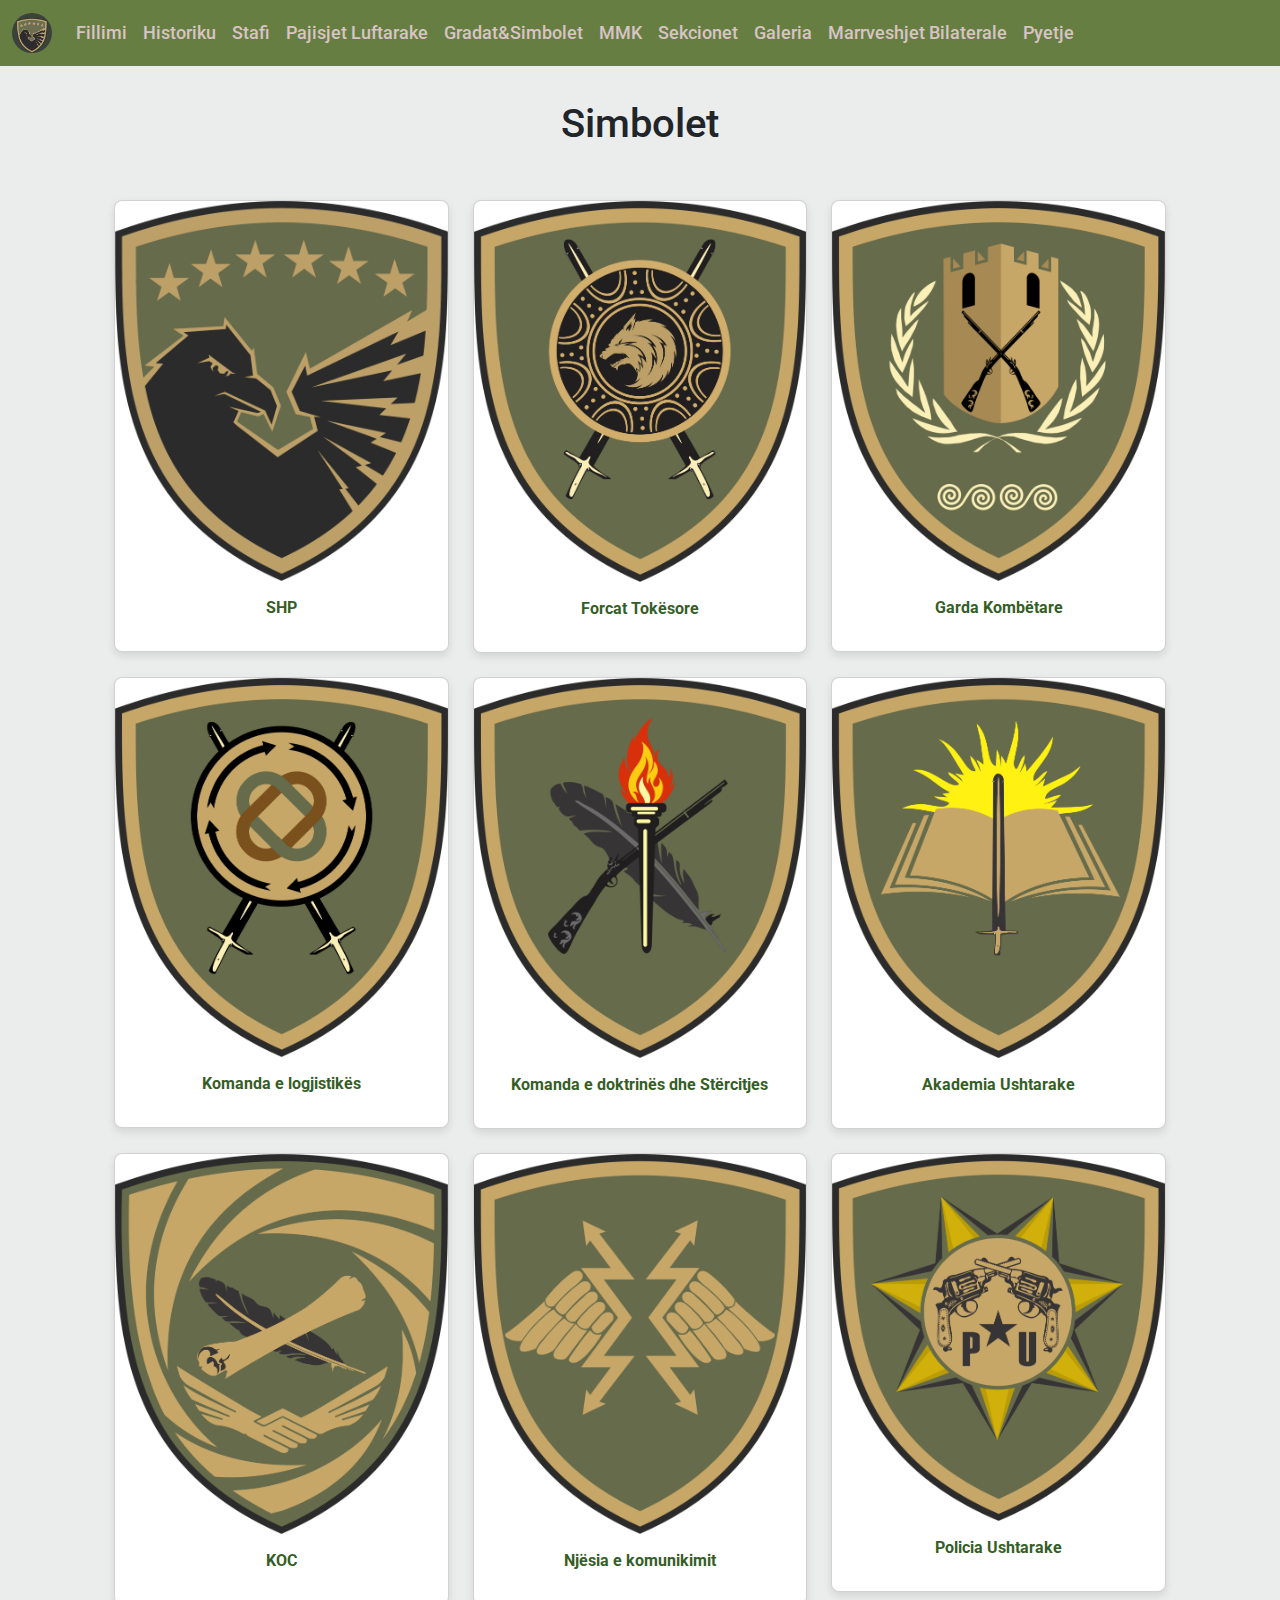
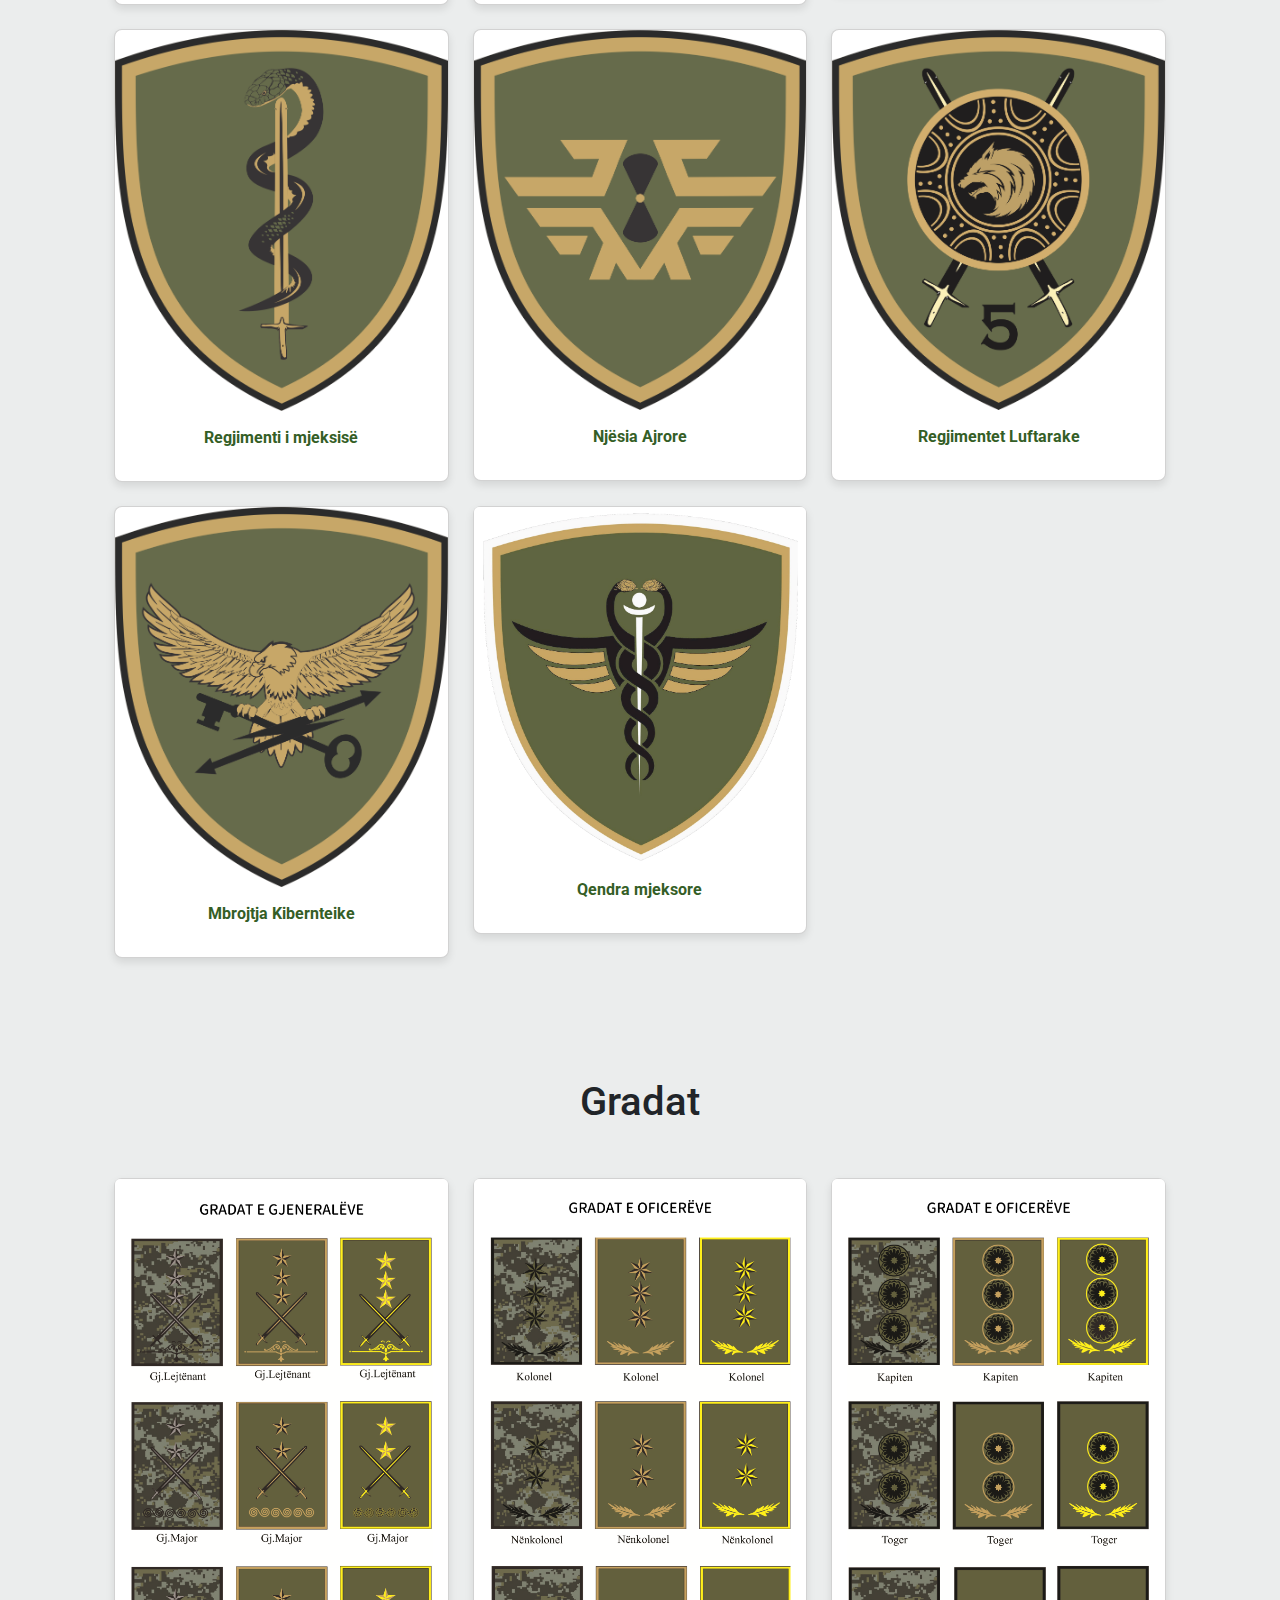
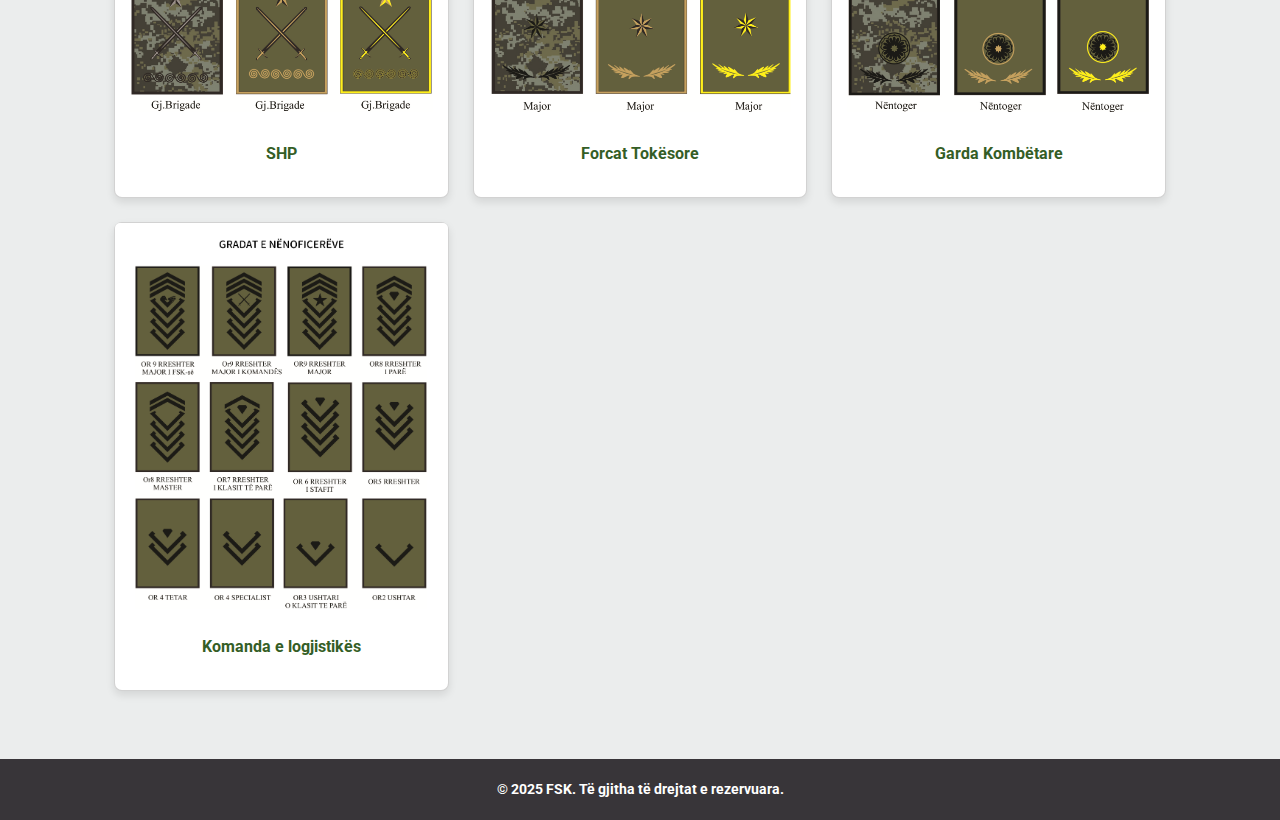
==== Gradat&Simbolet.html @ 28334d0b "initial commit" ====
<!DOCTYPE html>
<html lang="en">
<head>
    <meta charset="UTF-8">
    <meta name="viewport" content="width=device-width, initial-scale=1.0">
    <title>Gradat&Simbolet</title>
    <link rel="stylesheet" href="./bootstrap/css/bootstrap.min.css">
    <link rel="stylesheet" href="style.css">
</head>
<body id="fsk-website">
    <nav class="navbar fixed-top navbar-expand-lg">
     <div class="container-fluid">
    <a class="navbar-brand" href="Fillimi.html">
      <img src="./images/logo.jpg" alt="logo" width="40" height="40"></a>
    <button class="navbar-toggler" type="button" data-bs-toggle="collapse" data-bs-target="#navbarSupportedContent" aria-controls="navbarSupportedContent" aria-expanded="false" aria-label="Toggle navigation">
      <span class="navbar-toggler-icon"></span>
    </button>
    <div class="collapse navbar-collapse" id="navbarSupportedContent">
      <ul class="navbar-nav me-auto mb-2 mb-lg-0">
        <li class="nav-item">
          <a class="nav-link active" aria-current="page" href="Fillimi.html">Fillimi</a>
        </li>
        <li class="nav-item">
          <a class="nav-link" href="Historiku.html">Historiku</a>
        </li>
        <li class="nav-item">
          <a class="nav-link" href="Stafi.html">Stafi</a>
        </li>
        <li class="nav-item">
          <a class="nav-link" href="Pajisjet-Luftarake.html">Pajisjet Luftarake</a>
        </li>
        <li class="nav-item">
          <a class="nav-link" href="Gradat&Simbolet.html">Gradat&Simbolet</a>
        </li>
        <li class="nav-item">
          <a class="nav-link" href="MMK.html">MMK</a>
        </li>
        <li class="nav-item">
          <a class="nav-link" href="Sekcionet.html">Sekcionet</a>
        </li>
        <li class="nav-item">
          <a class="nav-link" href="Galeria.html">Galeria</a>
        </li>
        <li class="nav-item">
          <a class="nav-link" href="Marrveshjet-Bilaterale.html">Marrveshjet Bilaterale</a>
        </li>
        <li class="nav-item">
          <a class="nav-link" href="Pyetje.html">Pyetje</a>
        </li>
    </div>
  </div>
</nav>
<div class="container">
  <h1 class="text-center">Simbolet</h1>
  <div class="row row-cols-1 row-cols-md-3 g-4 ">
      <div class="col">
          <div class="card">
              <img src="images/11.png" class="card-img-top" alt="Image 1">
              <p>SHP</p>
          </div>
      </div>
      <div class="col">
          <div class="card">
              <img src="images/22.png" class="card-img-top" alt="Image 2">
             <p>Forcat Tokësore</p>
          </div>
      </div>
      <div class="col">
          <div class="card">
              <img src= "images/33.png" class="card-img-top" alt="Image 3">
              <p>Garda Kombëtare</p>
          </div>
      </div>
      <div class="col">
          <div class="card">
              <img src="images/44.png" class="card-img-top" alt="Image 4">
              <p>Komanda e logjistikës</p>
          </div>
      </div>
      <div class="col">
          <div class="card">
              <img src="images/55.png" class="card-img-top" alt="Image 5">
              <p>Komanda e doktrinës dhe Stërcitjes</p>
            
          </div>
      </div>
      <div class="col">
          <div class="card">
              <img src="images/66.png" class="card-img-top" alt="Image 6">
              <p>Akademia Ushtarake</p>
          </div>
      </div>
      <div class="col">
        <div class="card">
            <img src="images/77.png" class="card-img-top" alt="Image 7">
            <p>KOC</p>
        </div>
    </div>
    <div class="col">
      <div class="card">
          <img src="images/88.png" class="card-img-top" alt="Image 8">
          <p>Njësia e komunikimit</p>
      </div>
  </div>
  <div class="col">
    <div class="card">
        <img src="images/99.png" class="card-img-top" alt="Image 9">
       <p>Policia Ushtarake</p>
    </div>
</div>
<div class="col">
  <div class="card">
      <img src="images/1010.png" class="card-img-top" alt="Image 10">
      <p>Regjimenti i mjeksisë</p>
  </div>
</div>
<div class="col">
  <div class="card">
      <img src="images/1111.png" class="card-img-top" alt="Image 11">
      <p>Njësia Ajrore</p>
  </div>
</div>
<div class="col">
  <div class="card">
      <img src="images/1212.png"class="card-img-top" alt="Image 12">
      <p>Regjimentet Luftarake</p>
  </div>
</div>
<div class="col">
  <div class="card">
      <img src="images/1313.png" class="card-img-top" alt="Image 13">
      <p>Mbrojtja Kibernteike</p>
  </div>
</div>
<div class="col">
  <div class="card">
      <img src="images/1414.jpg" class="card-img-top" alt="Image 14">
      <p>Qendra mjeksore</p>
  </div>
</div>
  </div>
</div>
<div class="container">
  <h1 class="text-center">Gradat</h1>
  <div class="row row-cols-1 row-cols-md-3 g-4">
      <div class="col">
          <div class="card">
              <img src="images/Gradategjeneraleve.png" class="card-img-top" alt="Image 1">
              <p>SHP</p>
          </div>
      </div>
      <div class="col">
          <div class="card">
              <img src="images/Gradateoficerve.png" class="card-img-top" alt="Image 2">
             <p>Forcat Tokësore</p>
          </div>
      </div>
      <div class="col">
          <div class="card">
              <img src= "images/gradateoficerve2.png" class="card-img-top" alt="Image 3">
              <p>Garda Kombëtare</p>
          </div>
      </div>
      <div class="col">
          <div class="card">
              <img src="images/gradatenenoficerve.png" class="card-img-top" alt="Image 4">
              <p>Komanda e logjistikës</p>
          </div>
      </div>
</div>
  </div>
</div>
<br>
<br>
<footer>
  <p>&copy; 2025 FSK. Të gjitha të drejtat e rezervuara.</p>
</footer>
<script src="./bootstrap/js/bootstrap.bundle.min.js"></script>
</body>
</html>
---- style.css ----
@import url('https://fonts.googleapis.com/css2?family=DM+Serif+Text:ital@0;1&family=Doto:wght@100..900&family=PT+Sans+Narrow:wght@400;700&family=Roboto:ital,wght@0,100;0,300;0,400;0,500;0,700;0,900;1,100;1,300;1,400;1,500;1,700;1,900&display=swap');
body {
  font-family: "Roboto", serif;
  font-weight: 700;
  font-style: normal;
  font-size: 16px;
  background-color: #ebeded;
  margin: 0;
  padding: 0;
  display: flex;
  flex-direction: column;
}
/* Media Query për pajisje mobile (maksimumi 600px)*/ 
@media only screen and (max-width: 600px) {
  body {
      font-size: 14px;
  }
  table {
    font-size: 12px;
}
td img {
  width: 100px;
}
form button {
  font-size: 14px;
  padding: 8px 16px;
}
}
/* Media Query për tablet (midis 601px dhe 1024px) */
@media only screen and (min-width: 601px) and (max-width: 1024px) {
  body {
      font-size: 15px;
  }
  td img {
    width: 150px;
  }
}
/* Media Query për desktop (minimumi 1025px) */
@media only screen and (min-width: 1025px) {
  body {
      font-size: 16px;
  }
  td img {
    width: 200px; 
  }
}
.navbar {
  background-color: rgb(103, 126, 66);
 
}
.navbar-brand img {
  border-radius: 50%;
}
.navbar-nav .nav-link {
  color: rgb(216, 196, 196) !important;
  font-size: 1.1rem;
  font-weight: 500;
}
.navbar-nav .nav-link:hover {
  color: #455d0c !important;
}
/*Stilizimi i Fillimi.html*/
.fp-title{
  background-image:url(images/backgroundimg.png);
  height: 500px;
  color :white;
  padding-left: 20px;
  display: flex;
  justify-content: flex-start;
  align-items: flex-end;
}
.fp-about {
  font-family: "Roboto", serif;
  font-weight: 700;
  font-style: normal;
 padding: 60px 20px;
  text-align: center;
  background-color: #ffffff;
}
/*Stilizimi i Historiku.html*/
.fp-photo{
  margin-top: 50px;
  width: 100%;
  height: auto;
  border-radius: 8px;
  box-shadow: 0 4px 8px rgba(0, 0, 0, 0.1);
}
.fp-photo .fp-photo-grid {
  display: flex;
  justify-content: space-between;
}

.row{
  margin:auto;
  padding: 20px;
}

/*Stilizimi i Stafi.html*/
.fp-h2 {
  text-align: center;
  margin-top: 80px;
}

.fp-personi {
  background-color: rgb(202, 199, 199);
  border: 1px solid #ddd;
  margin-bottom: 30px;
  padding: 15px;
  border-radius: 5px;
  text-align: center;
}

.fp-personi img {
  width: 100%;
  height: auto;
  border-radius: 50%;
  margin-bottom: 15px;
}
/*Stilizimi i Pajisjet-Luftarake.html*/
table {
  width: 80%; 
   margin: 0 auto;
    border-collapse: collapse; 
    margin-top: 80px;
    margin-bottom: 20px;
}
th, td {
  border: 3px solid rgb(39, 52, 23);
  padding: 10px;
  text-align: center;
}
h1{
  margin-top: 100px;
}
p{
  text-align: center;
}
/*Stilizimi i Gradat&Simbolet.html*/
.card {
  background-color: white; 
  border-radius: 8px;
  box-shadow: 0 4px 8px rgba(0, 0, 0, 0.1); 
}
.card p {
  text-align: center;
  padding: 15px;
  color: #345e26;
}
/*Stilizimi i Galeria.html*/
#carouselExampleIndicators {
  width: 100%;
  max-width: 100%; 
  height: auto; 
  overflow: hidden;
}
#carouselExampleIndicators .carousel-item img {
  margin-top: 70px;
  width: 100%;
  height: 100%; 
  object-fit: cover;
  object-position: center center; 
}
.carousel-inner {
  height: 500px; 
}
.carousel-item {
  height: 100%;
}
.video-container {
  width: 100%;
  max-width: 1000px;
  position: relative;
  overflow: hidden;
  background-color: #ebeded;
}
.responsive-video {
  width: 100%;
  height: auto;
}
form {
  max-width: 600px;
  margin: 90px auto;
  background-color: rgb(103, 126, 66);
  padding: 30px;
  border-radius: 10px;
  box-shadow: 0 4px 8px rgba(0, 0, 0, 0.5);
}

form button {
  background-color:#455d0c !important;
  color: #ffffff;
  padding: 10px 20px;
  border: none;
  border-radius: 5px;
  font-size: 16px;
  cursor: pointer;
}

form button:hover {
  background-color: #326803;
}
footer {
  background-color:rgb(56, 53, 57); 
  color: white; 
  text-align: center;  
  padding: 20px; 
  font-size: 14px;
  position:relative;  
  bottom: 0;
  width: 100%;
}

footer p {
  margin: 0; 
}
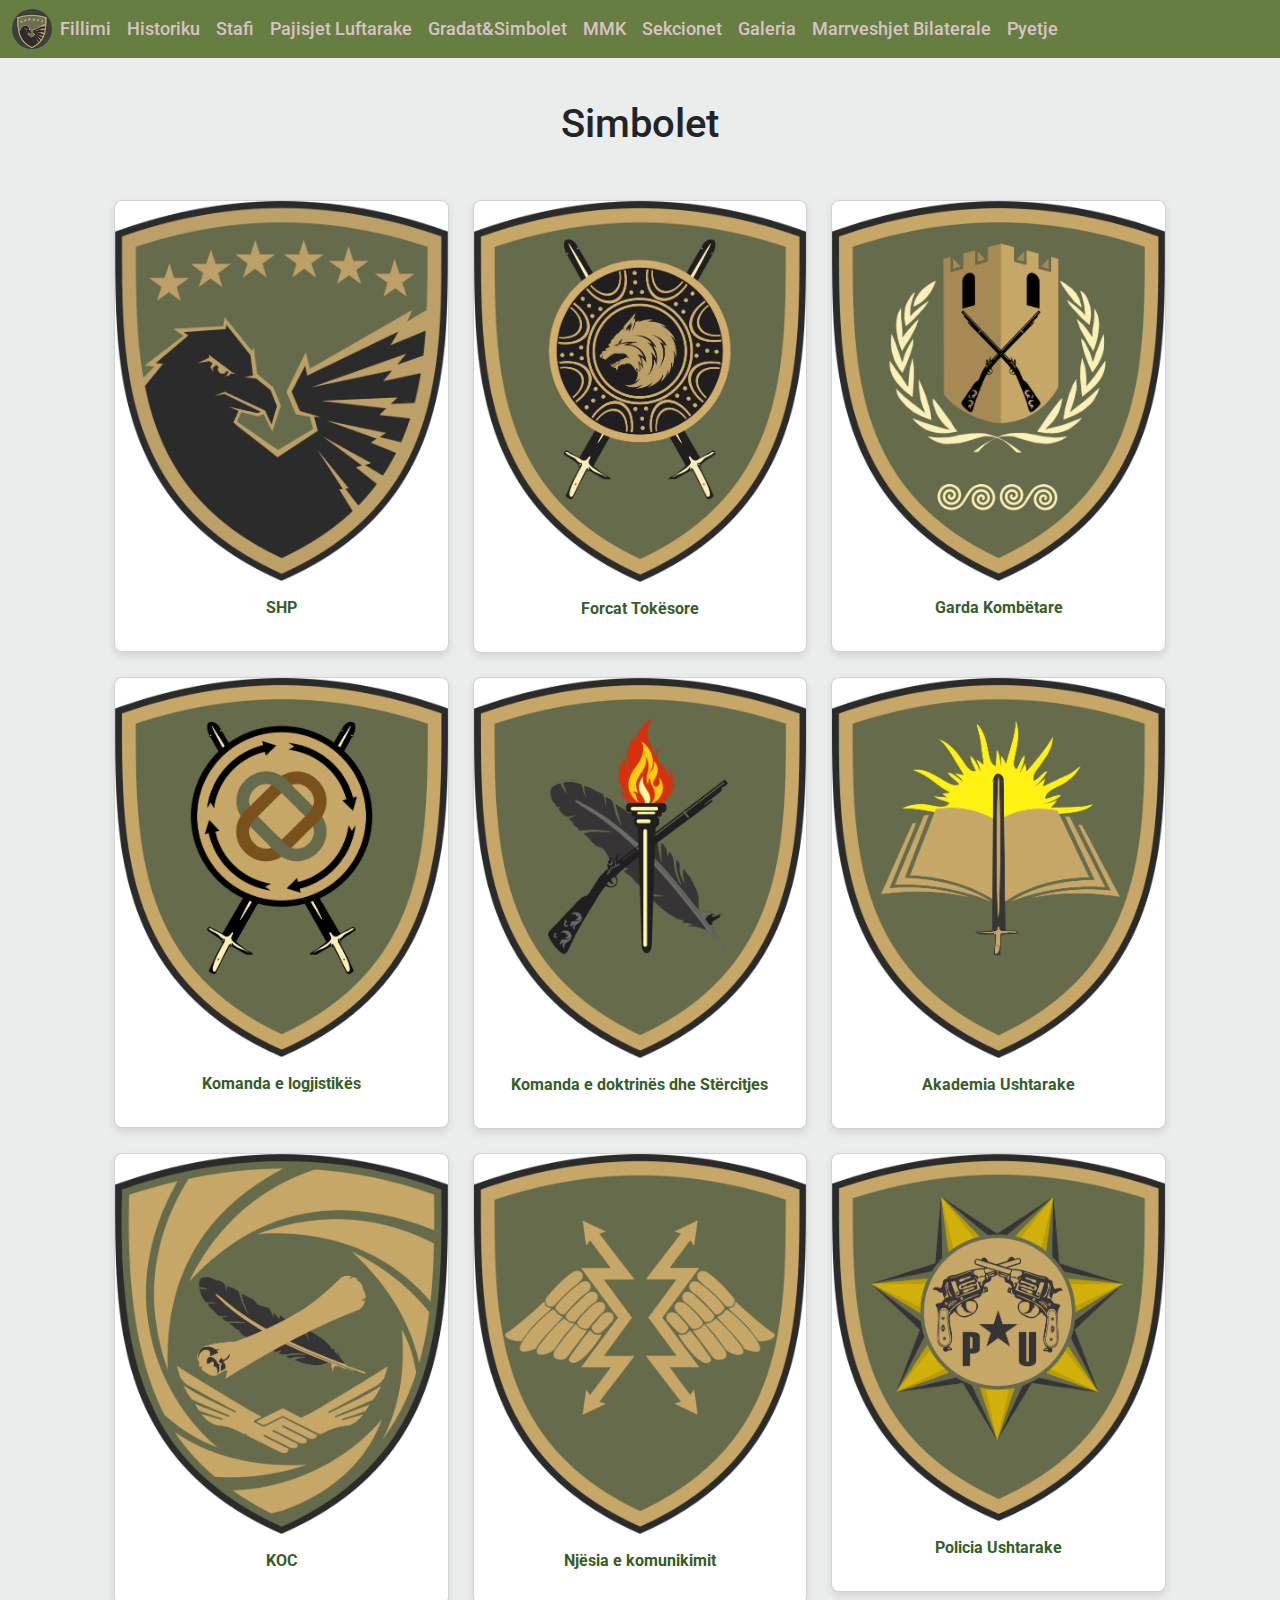
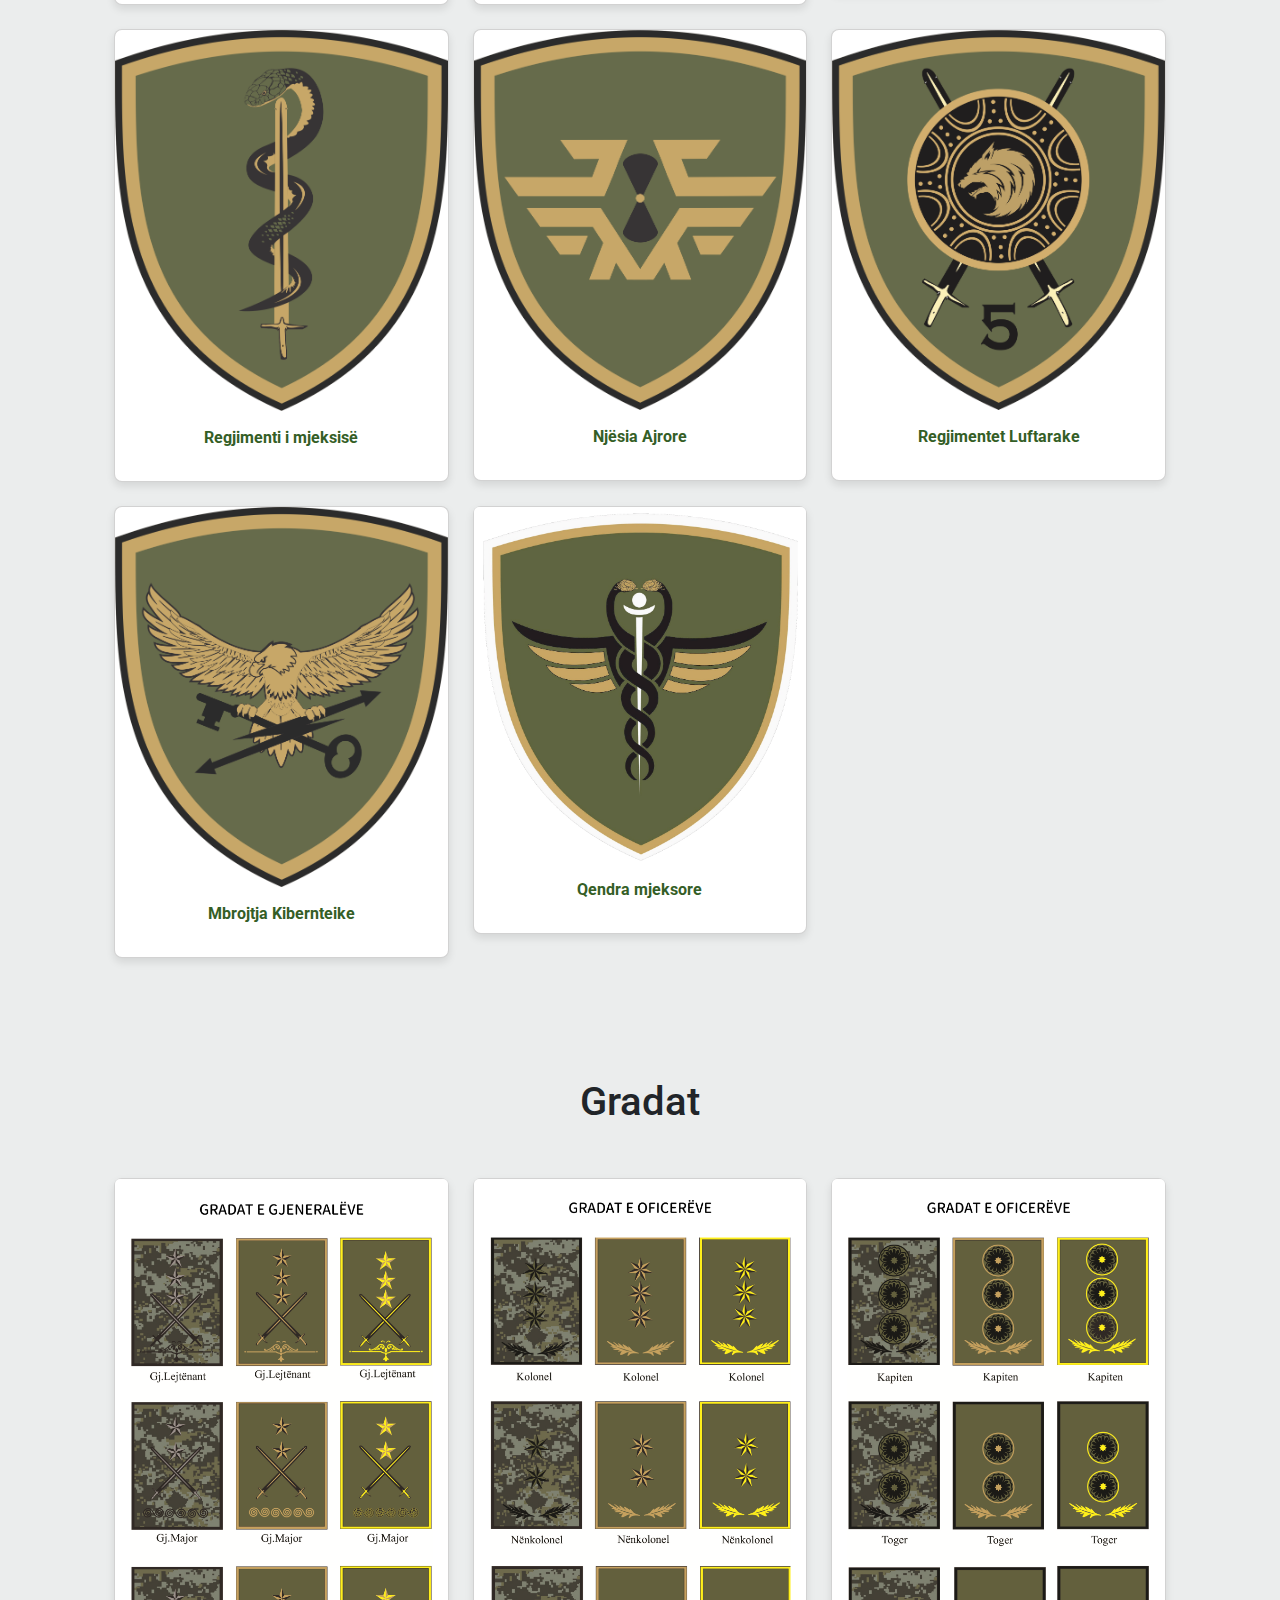
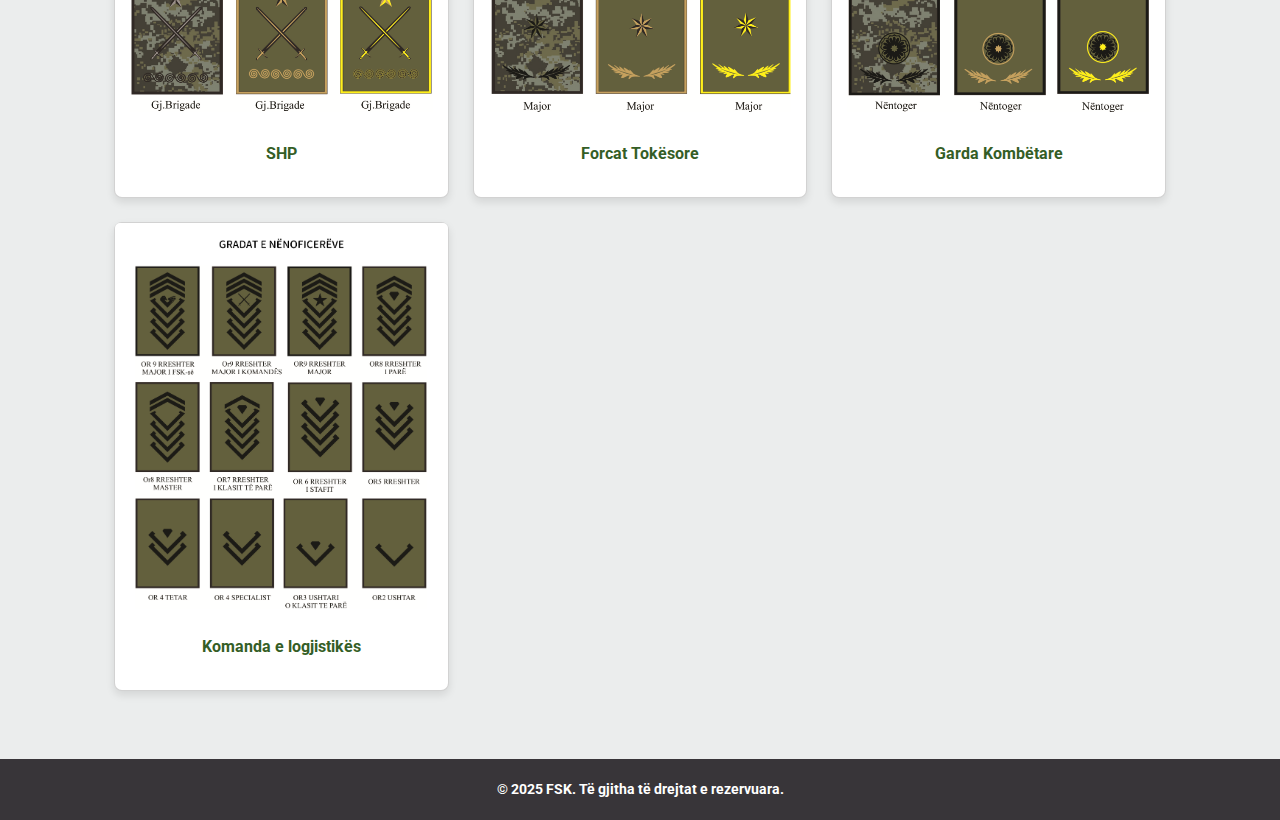
==== commit effeedf6: "initial commit" ====
--- a/Gradat&Simbolet.html
+++ b/Gradat&Simbolet.html
@@ -3,22 +3,22 @@
 <head>
     <meta charset="UTF-8">
     <meta name="viewport" content="width=device-width, initial-scale=1.0">
-    <title>Gradat&Simbolet</title>
+    <title>fsk-website</title>
     <link rel="stylesheet" href="./bootstrap/css/bootstrap.min.css">
     <link rel="stylesheet" href="style.css">
 </head>
 <body id="fsk-website">
-    <nav class="navbar fixed-top navbar-expand-lg">
-     <div class="container-fluid">
-    <a class="navbar-brand" href="Fillimi.html">
-      <img src="./images/logo.jpg" alt="logo" width="40" height="40"></a>
+  <nav class="navbar fixed-top navbar-expand-lg">
+    <div class="container-fluid">
+    <a class="FP-navbar-brand" href="index.html">
+      <img src="./images/logo.jpg" alt="Bootstrap" width="40" height="40"></a>
     <button class="navbar-toggler" type="button" data-bs-toggle="collapse" data-bs-target="#navbarSupportedContent" aria-controls="navbarSupportedContent" aria-expanded="false" aria-label="Toggle navigation">
       <span class="navbar-toggler-icon"></span>
     </button>
-    <div class="collapse navbar-collapse" id="navbarSupportedContent">
-      <ul class="navbar-nav me-auto mb-2 mb-lg-0">
+    <div class="collapse navbar-collapse"id="navbarSupportedContent">
+      <ul class="navbar-nav">
         <li class="nav-item">
-          <a class="nav-link active" aria-current="page" href="Fillimi.html">Fillimi</a>
+          <a class="nav-link active" aria-current="page" href="index.html">Fillimi</a>
         </li>
         <li class="nav-item">
           <a class="nav-link" href="Historiku.html">Historiku</a>
@@ -51,7 +51,7 @@
   </div>
 </nav>
 <div class="container">
-  <h1 class="text-center">Simbolet</h1>
+  <h1 class="FP-titulli text-center">Simbolet</h1>
   <div class="row row-cols-1 row-cols-md-3 g-4 ">
       <div class="col">
           <div class="card">
@@ -62,7 +62,7 @@
       <div class="col">
           <div class="card">
               <img src="images/22.png" class="card-img-top" alt="Image 2">
-             <p>Forcat Tokësore</p>
+            <p>Forcat Tokësore</p>
           </div>
       </div>
       <div class="col">
@@ -105,7 +105,7 @@
   <div class="col">
     <div class="card">
         <img src="images/99.png" class="card-img-top" alt="Image 9">
-       <p>Policia Ushtarake</p>
+      <p>Policia Ushtarake</p>
     </div>
 </div>
 <div class="col">
@@ -141,7 +141,7 @@
   </div>
 </div>
 <div class="container">
-  <h1 class="text-center">Gradat</h1>
+  <h1 class="FP-titulli text-center">Gradat</h1>
   <div class="row row-cols-1 row-cols-md-3 g-4">
       <div class="col">
           <div class="card">
@@ -152,7 +152,7 @@
       <div class="col">
           <div class="card">
               <img src="images/Gradateoficerve.png" class="card-img-top" alt="Image 2">
-             <p>Forcat Tokësore</p>
+            <p>Forcat Tokësore</p>
           </div>
       </div>
       <div class="col">
--- a/style.css
+++ b/style.css
@@ -46,9 +46,9 @@
 }
 .navbar {
   background-color: rgb(103, 126, 66);
- 
-}
-.navbar-brand img {
+
+}
+.FP-navbar-brand img {
   border-radius: 50%;
 }
 .navbar-nav .nav-link {
@@ -73,7 +73,7 @@
   font-family: "Roboto", serif;
   font-weight: 700;
   font-style: normal;
- padding: 60px 20px;
+  padding: 60px 20px;
   text-align: center;
   background-color: #ffffff;
 }
@@ -96,12 +96,12 @@
 }
 
 /*Stilizimi i Stafi.html*/
-.fp-h2 {
+.FP-h2 {
   text-align: center;
   margin-top: 80px;
 }
 
-.fp-personi {
+.FP-personi {
   background-color: rgb(202, 199, 199);
   border: 1px solid #ddd;
   margin-bottom: 30px;
@@ -110,7 +110,7 @@
   text-align: center;
 }
 
-.fp-personi img {
+.FP-personi img {
   width: 100%;
   height: auto;
   border-radius: 50%;
@@ -119,7 +119,7 @@
 /*Stilizimi i Pajisjet-Luftarake.html*/
 table {
   width: 80%; 
-   margin: 0 auto;
+  margin: 0 auto;
     border-collapse: collapse; 
     margin-top: 80px;
     margin-bottom: 20px;
@@ -166,7 +166,7 @@
 .carousel-item {
   height: 100%;
 }
-.video-container {
+.FP-video-container {
   width: 100%;
   max-width: 1000px;
   position: relative;
